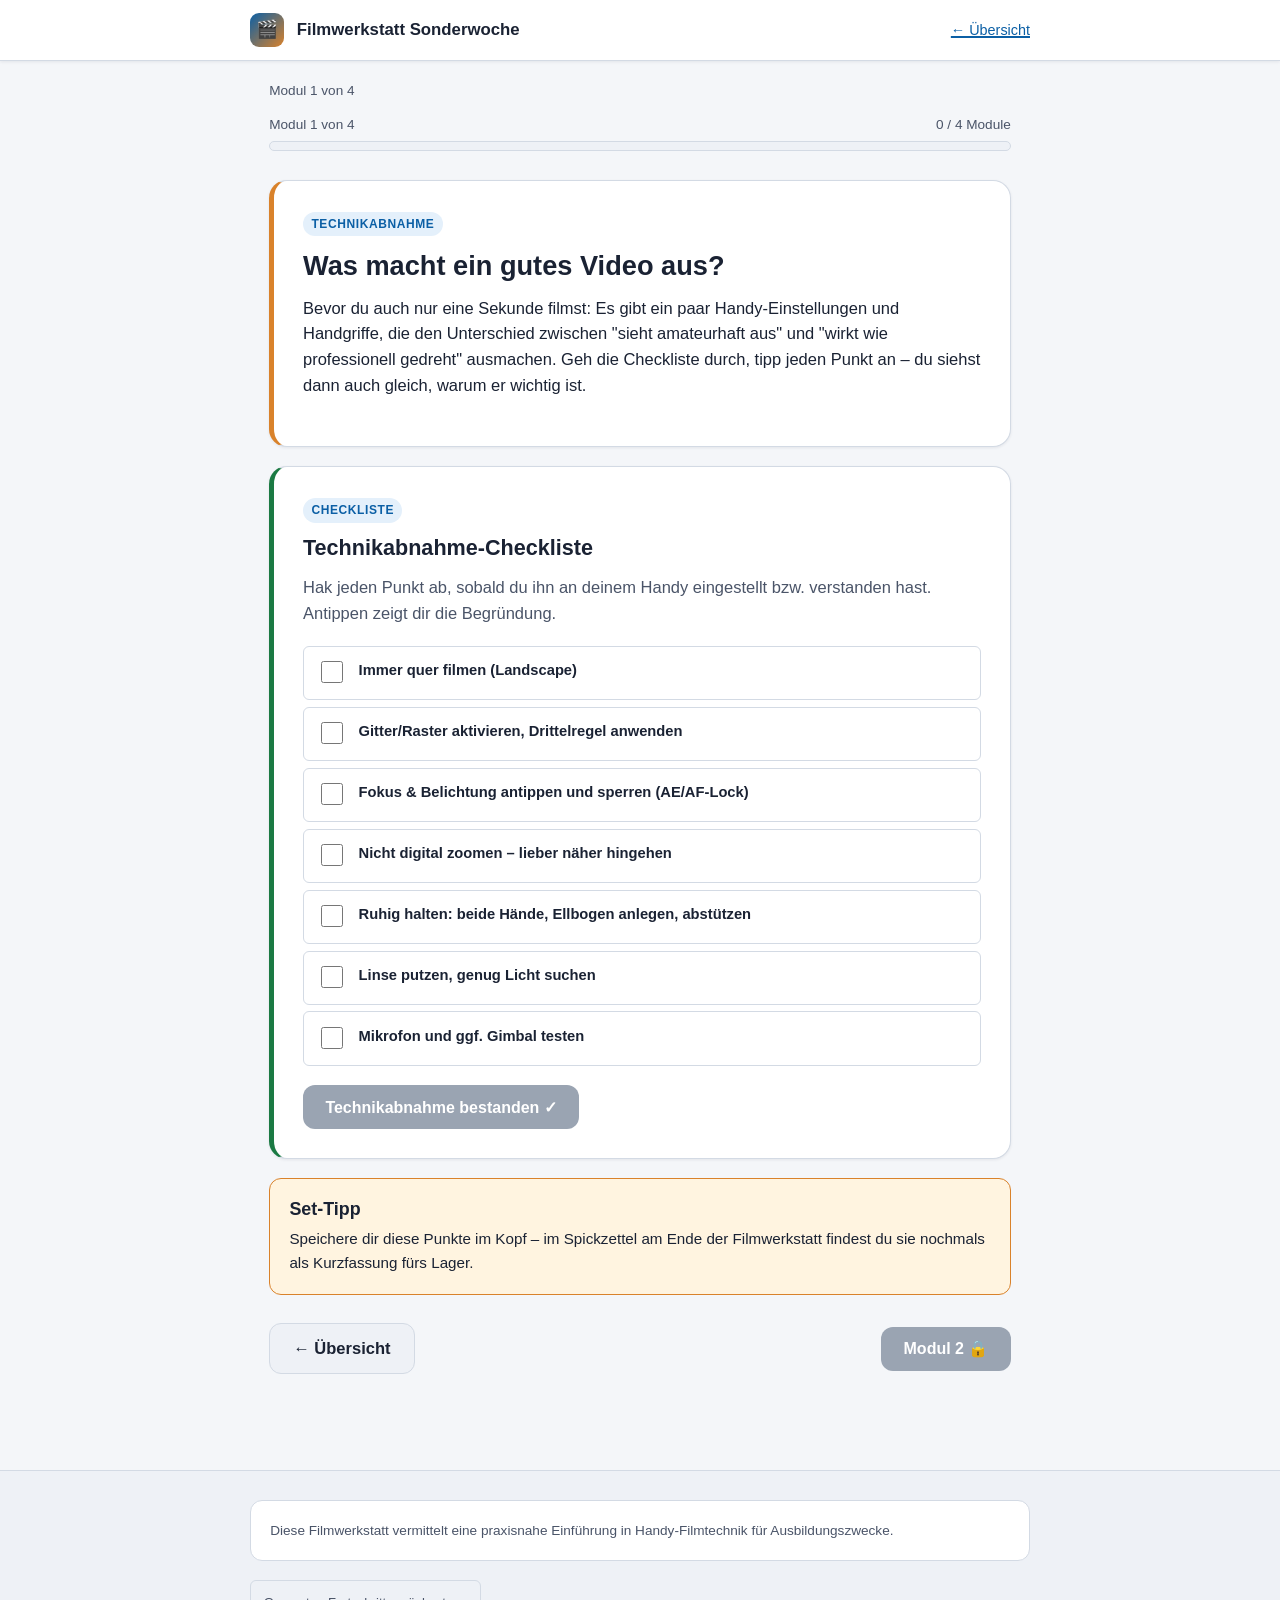
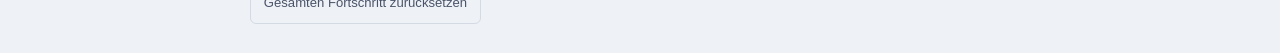
==== module/01-aufnahmetechnik.html @ 86648c15 "Initial commit: Filmwerkstatt Sonderwoche Eigenständiges Sonderwochen-Tool zur Vorbereitung auf die " ====
<!DOCTYPE html>
<html lang="de">
<head>
<meta charset="UTF-8">
<meta name="viewport" content="width=device-width, initial-scale=1, viewport-fit=cover">
<title>Modul 1: Technikabnahme – Filmwerkstatt Sonderwoche</title>
<meta name="description" content="Modul 1: Die wichtigsten Handyeinstellungen fürs Filmen – interaktive Checkliste.">
<link rel="stylesheet" href="../assets/css/style.css">
</head>
<body>
<a class="skip-link" href="#main">Zum Inhalt springen</a>

<header class="site-header">
  <div class="site-header__inner">
    <a class="brand" href="../index.html">
      <span class="brand__mark" aria-hidden="true">🎬</span>
      Filmwerkstatt Sonderwoche
    </a>
    <a class="home-link" href="../index.html">← Übersicht</a>
  </div>
</header>

<main id="main">
  <div class="module-breadcrumb">Modul 1 von 4</div>
  <div class="progress-wrap">
    <div id="progress-bar-container"></div>
  </div>

  <section class="card card--scenario">
    <span class="tag">Technikabnahme</span>
    <h1>Was macht ein gutes Video aus?</h1>
    <p>
      Bevor du auch nur eine Sekunde filmst: Es gibt ein paar Handy-Einstellungen
      und Handgriffe, die den Unterschied zwischen "sieht amateurhaft aus" und
      "wirkt wie professionell gedreht" ausmachen. Geh die Checkliste durch, tipp
      jeden Punkt an – du siehst dann auch gleich, warum er wichtig ist.
    </p>
  </section>

  <section class="card card--exercise">
    <span class="tag">Checkliste</span>
    <h2>Technikabnahme-Checkliste</h2>
    <p class="text-muted">Hak jeden Punkt ab, sobald du ihn an deinem Handy
      eingestellt bzw. verstanden hast. Antippen zeigt dir die Begründung.</p>

    <ul class="checklist" id="m1-checklist"></ul>

    <div id="m1-summary" class="exercise-summary"></div>

    <div class="btn-row">
      <button type="button" id="m1-complete-btn" class="btn" disabled>Technikabnahme bestanden ✓</button>
    </div>
  </section>

  <section class="box box--tip">
    <h3>Set-Tipp</h3>
    <p>Speichere dir diese Punkte im Kopf – im Spickzettel am Ende der
      Filmwerkstatt findest du sie nochmals als Kurzfassung fürs Lager.</p>
  </section>

  <nav class="module-nav" id="module-nav" aria-label="Modul-Navigation"></nav>
</main>

<footer class="site-footer">
  <div class="site-footer__inner">
    <div class="disclaimer">
      Diese Filmwerkstatt vermittelt eine praxisnahe Einführung in Handy-Filmtechnik
      für Ausbildungszwecke.
    </div>
    <button class="reset-btn" id="reset-btn" type="button">Gesamten Fortschritt zurücksetzen</button>
  </div>
</footer>

<script type="module">
  import { renderProgressBar, renderModuleNav, setupResetButton, enforceUnlock, markModuleDone } from "../assets/js/progress.js";
  import { renderChecklist } from "../assets/js/checklist.js";

  if (enforceUnlock("module", 1)) {
    renderProgressBar(document.getElementById("progress-bar-container"), "Modul 1 von 4");
    renderModuleNav(document.getElementById("module-nav"), 1);
    setupResetButton(document.getElementById("reset-btn"));

    const ITEMS = [
      { id: "landscape", text: "Immer quer filmen (Landscape)", why: "Hochkant-Videos wirken auf grossen Bildschirmen (Beamer, TV, Leinwand am Lagerende) unprofessionell und erzwingen schwarze Balken." },
      { id: "raster", text: "Gitter/Raster aktivieren, Drittelregel anwenden", why: "Wichtige Bildelemente (Augen, Horizont) auf die Rasterlinien bzw. -schnittpunkte legen statt zentriert – wirkt dynamischer und professioneller." },
      { id: "aelock", text: "Fokus & Belichtung antippen und sperren (AE/AF-Lock)", why: "Verhindert, dass das Bild ständig „pumpt” (nachfokussiert/nachbelichtet), wenn sich im Bild etwas bewegt oder die Kamera leicht wackelt." },
      { id: "zoom", text: "Nicht digital zoomen – lieber näher hingehen", why: "Digitaler Zoom verschlechtert die Bildqualität sichtbar (Pixelmatsch); ein optischer „Zoom mit den Füssen” bringt bessere Ergebnisse." },
      { id: "ruhig", text: "Ruhig halten: beide Hände, Ellbogen anlegen, abstützen", why: "Fensterrahmen, Sitzlehne oder der eigene Körper wirken als Stativ-Ersatz und reduzieren Verwacklungen." },
      { id: "linse", text: "Linse putzen, genug Licht suchen", why: "Fingerabdrücke auf der Linse sind der häufigste Grund für unscharfe Handyvideos; Gegenlicht (z. B. direkt gegen die tiefstehende Sonne im Zugfenster) vermeiden." },
      { id: "mikro", text: "Mikrofon und ggf. Gimbal testen", why: "Schlechter Ton ruiniert ein gutes Bild schneller als umgekehrt – vorher testen, bevor es ernst wird." },
    ];

    const completeBtn = document.getElementById("m1-complete-btn");
    const summary = document.getElementById("m1-summary");

    renderChecklist(document.getElementById("m1-checklist"), ITEMS, (allChecked, checkedCount, total) => {
      if (allChecked) {
        summary.className = "exercise-summary is-visible";
        summary.innerHTML = `<strong>${checkedCount} von ${total} Punkten abgehakt.</strong> Technikabnahme bestanden – weiter geht's mit der Bildsprache!`;
        completeBtn.disabled = false;
      } else {
        summary.className = "exercise-summary is-visible";
        summary.innerHTML = `${checkedCount} von ${total} Punkten abgehakt. Für die Technikabnahme müssen alle Punkte abgehakt sein.`;
        completeBtn.disabled = true;
      }
    });

    completeBtn.addEventListener("click", () => {
      markModuleDone(1);
      window.location.href = "../index.html";
    });
  }
</script>
</body>
</html>
---- assets/css/style.css ----
/* ==========================================================================
   Filmwerkstatt Sonderwoche – Basis-Stylesheet
   Mobile-First, keine externen Fonts/Libraries.
   Design-System bewusst identisch zum Schwesterprojekt Bildwerkstatt_Sonderwoche
   (gleiche Farbvariablen/Layout-Grundmuster), damit beide Tools als Serie wirken.
   ========================================================================== */

:root {
  --color-bg: #f4f6f9;
  --color-surface: #ffffff;
  --color-surface-alt: #eef1f6;
  --color-text: #1a2233;
  --color-text-muted: #4a5468;
  --color-primary: #0b5fa5;
  --color-primary-dark: #084a82;
  --color-primary-light: #e4f0fb;
  --color-accent: #d9822b;
  --color-success: #1b7a43;
  --color-success-bg: #e4f6e9;
  --color-danger: #b3261e;
  --color-danger-bg: #fbe7e6;
  --color-warning-bg: #fff4e0;
  --color-border: #d3dae4;
  --color-locked: #9aa4b2;

  --radius-sm: 6px;
  --radius-md: 12px;
  --radius-lg: 18px;

  --shadow-sm: 0 1px 3px rgba(20, 30, 50, 0.08);
  --shadow-md: 0 4px 16px rgba(20, 30, 50, 0.12);

  --space-1: 0.4rem;
  --space-2: 0.8rem;
  --space-3: 1.2rem;
  --space-4: 1.8rem;
  --space-5: 2.6rem;

  --font-base: -apple-system, BlinkMacSystemFont, "Segoe UI", Roboto, Helvetica, Arial, sans-serif;
  --font-mono: ui-monospace, SFMono-Regular, Menlo, Consolas, monospace;

  color-scheme: light;
}

@media (prefers-color-scheme: dark) {
  :root {
    --color-bg: #10151f;
    --color-surface: #1a2130;
    --color-surface-alt: #232c3d;
    --color-text: #eef2f8;
    --color-text-muted: #b3bccc;
    --color-primary: #4d9fe0;
    --color-primary-dark: #79bcf0;
    --color-primary-light: #1c3550;
    --color-accent: #e8a34f;
    --color-success: #57c47e;
    --color-success-bg: #143824;
    --color-danger: #ef6b62;
    --color-danger-bg: #3a1e1c;
    --color-warning-bg: #3a2f16;
    --color-border: #34405a;
    --color-locked: #5c6577;
    color-scheme: dark;
  }
}

*, *::before, *::after { box-sizing: border-box; }
html { -webkit-text-size-adjust: 100%; }

body {
  margin: 0;
  font-family: var(--font-base);
  background: var(--color-bg);
  color: var(--color-text);
  line-height: 1.55;
  font-size: 16.5px;
  min-height: 100vh;
  display: flex;
  flex-direction: column;
}

h1, h2, h3, h4 { line-height: 1.25; margin: 0 0 var(--space-2); color: var(--color-text); }
h1 { font-size: 1.7rem; }
h2 { font-size: 1.35rem; }
h3 { font-size: 1.12rem; }
p { margin: 0 0 var(--space-3); }
a { color: var(--color-primary); text-decoration-thickness: 2px; }
a:hover { color: var(--color-primary-dark); }
img, svg { max-width: 100%; height: auto; display: block; }
button { font-family: inherit; font-size: 1rem; cursor: pointer; }
ul, ol { padding-left: 1.3em; }
li { margin-bottom: var(--space-1); }

/* ---------- Layout ---------- */

.site-header {
  background: var(--color-surface);
  border-bottom: 1px solid var(--color-border);
  padding: var(--space-2) var(--space-3);
  position: sticky;
  top: 0;
  z-index: 20;
  box-shadow: var(--shadow-sm);
}

.site-header__inner {
  max-width: 780px;
  margin: 0 auto;
  display: flex;
  align-items: center;
  justify-content: space-between;
  gap: var(--space-2);
}

.brand {
  display: flex;
  align-items: center;
  gap: var(--space-2);
  text-decoration: none;
  color: var(--color-text);
  font-weight: 700;
  font-size: 1.05rem;
}

.brand__mark {
  width: 34px;
  height: 34px;
  border-radius: 9px;
  background: linear-gradient(135deg, var(--color-primary), var(--color-accent));
  display: flex;
  align-items: center;
  justify-content: center;
  color: #fff;
  font-size: 1.1rem;
  flex-shrink: 0;
}

.home-link { font-size: 0.9rem; white-space: nowrap; }

main {
  flex: 1;
  width: 100%;
  max-width: 780px;
  margin: 0 auto;
  padding: var(--space-3) var(--space-3) var(--space-5);
}

.site-footer {
  background: var(--color-surface-alt);
  border-top: 1px solid var(--color-border);
  padding: var(--space-4) var(--space-3);
  margin-top: var(--space-5);
}

.site-footer__inner { max-width: 780px; margin: 0 auto; font-size: 0.88rem; color: var(--color-text-muted); }
.site-footer h4 { font-size: 0.85rem; text-transform: uppercase; letter-spacing: 0.04em; color: var(--color-text-muted); margin-bottom: var(--space-2); }
.site-footer ul { list-style: none; padding: 0; margin: 0 0 var(--space-3); }
.site-footer li { margin-bottom: var(--space-1); }

.disclaimer {
  background: var(--color-surface);
  border: 1px solid var(--color-border);
  border-radius: var(--radius-md);
  padding: var(--space-3);
  margin-bottom: var(--space-3);
  font-size: 0.85rem;
}

.reset-btn {
  background: none;
  border: 1px solid var(--color-border);
  color: var(--color-text-muted);
  border-radius: var(--radius-sm);
  padding: var(--space-1) var(--space-2);
  font-size: 0.82rem;
  min-height: 44px;
}

.reset-btn:hover { border-color: var(--color-danger); color: var(--color-danger); }

/* ---------- Fortschrittsanzeige ---------- */

.progress-wrap { margin: var(--space-2) 0 var(--space-4); }

.progress-wrap__label {
  display: flex;
  justify-content: space-between;
  font-size: 0.85rem;
  color: var(--color-text-muted);
  margin-bottom: var(--space-1);
}

.progress-bar {
  height: 10px;
  border-radius: 999px;
  background: var(--color-surface-alt);
  border: 1px solid var(--color-border);
  overflow: hidden;
}

.progress-bar__fill {
  height: 100%;
  background: linear-gradient(90deg, var(--color-primary), var(--color-accent));
  border-radius: 999px;
  transition: width 0.4s ease;
}

/* ---------- Karten & Buttons ---------- */

.card {
  background: var(--color-surface);
  border: 1px solid var(--color-border);
  border-radius: var(--radius-lg);
  padding: var(--space-4);
  margin-bottom: var(--space-3);
  box-shadow: var(--shadow-sm);
}

.card--scenario { border-left: 5px solid var(--color-accent); }
.card--theory { border-left: 5px solid var(--color-primary); }
.card--exercise { border-left: 5px solid var(--color-success); }

.tag {
  display: inline-block;
  font-size: 0.75rem;
  font-weight: 700;
  text-transform: uppercase;
  letter-spacing: 0.05em;
  color: var(--color-primary);
  background: var(--color-primary-light);
  padding: 0.25em 0.7em;
  border-radius: 999px;
  margin-bottom: var(--space-2);
}

.btn {
  display: inline-flex;
  align-items: center;
  justify-content: center;
  gap: 0.5em;
  min-height: 44px;
  padding: 0.7em 1.4em;
  border-radius: var(--radius-md);
  border: none;
  background: var(--color-primary);
  color: #fff;
  font-weight: 600;
  text-decoration: none;
  transition: background 0.15s ease, transform 0.1s ease;
}

.btn:hover { background: var(--color-primary-dark); color: #fff; }
.btn:active { transform: scale(0.98); }
.btn:disabled, .btn.is-disabled { background: var(--color-locked); cursor: not-allowed; pointer-events: none; }

.btn--secondary { background: var(--color-surface-alt); color: var(--color-text); border: 1px solid var(--color-border); }
.btn--secondary:hover { background: var(--color-border); color: var(--color-text); }
.btn--block { width: 100%; }

.btn-row { display: flex; flex-wrap: wrap; gap: var(--space-2); margin-top: var(--space-3); }

/* ---------- Modul-Übersicht (Startseite) ---------- */

.module-list { list-style: none; padding: 0; margin: var(--space-3) 0; display: flex; flex-direction: column; gap: var(--space-2); }

.module-item {
  display: flex;
  align-items: center;
  gap: var(--space-3);
  background: var(--color-surface);
  border: 1px solid var(--color-border);
  border-radius: var(--radius-md);
  padding: var(--space-3);
  text-decoration: none;
  color: var(--color-text);
  box-shadow: var(--shadow-sm);
  min-height: 44px;
}

.module-item:hover:not(.is-locked) { border-color: var(--color-primary); }
.module-item.is-locked { opacity: 0.6; cursor: not-allowed; color: var(--color-text-muted); }

.module-item__num {
  flex-shrink: 0;
  width: 40px;
  height: 40px;
  border-radius: 50%;
  background: var(--color-primary-light);
  color: var(--color-primary);
  display: flex;
  align-items: center;
  justify-content: center;
  font-weight: 700;
}

.module-item.is-done .module-item__num { background: var(--color-success-bg); color: var(--color-success); }
.module-item.is-locked .module-item__num { background: var(--color-surface-alt); color: var(--color-locked); }

.module-item__body { flex: 1; min-width: 0; }
.module-item__title { font-weight: 600; margin-bottom: 0.15em; }
.module-item__meta { font-size: 0.85rem; color: var(--color-text-muted); }
.module-item__status { flex-shrink: 0; font-size: 1.3rem; }

/* ---------- Merkkasten / Boxen ---------- */

.box { border-radius: var(--radius-md); padding: var(--space-3); margin: var(--space-3) 0; font-size: 0.95rem; }
.box--info { background: var(--color-primary-light); border: 1px solid var(--color-primary); }
.box--tip { background: var(--color-warning-bg); border: 1px solid var(--color-accent); }
.box--rule { background: var(--color-surface-alt); border: 1px dashed var(--color-border); }
.box h3 { margin-bottom: var(--space-1); }
.box p:last-child, .box ul:last-child, .box ol:last-child { margin-bottom: 0; }

/* ---------- Modul-Navigation ---------- */

.module-nav { display: flex; justify-content: space-between; align-items: center; margin: var(--space-4) 0 var(--space-2); gap: var(--space-2); flex-wrap: wrap; }
.module-breadcrumb { font-size: 0.85rem; color: var(--color-text-muted); margin-bottom: var(--space-2); }

/* ---------- Checkliste ---------- */

.checklist { list-style: none; padding: 0; margin: var(--space-3) 0; }

.checklist li {
  display: flex;
  align-items: flex-start;
  gap: var(--space-2);
  padding: var(--space-2);
  border: 1px solid var(--color-border);
  border-radius: var(--radius-sm);
  margin-bottom: var(--space-1);
  background: var(--color-surface);
  cursor: pointer;
}

.checklist input[type="checkbox"] { width: 22px; height: 22px; flex-shrink: 0; margin-top: 2px; }
.checklist li.is-checked { background: var(--color-success-bg); border-color: var(--color-success); }

.checklist-explain {
  display: none;
  margin-top: var(--space-1);
  font-size: 0.85rem;
  color: var(--color-text-muted);
}

.checklist-explain.is-visible { display: block; }

.checklist-item__text { flex: 1; }

/* ---------- Übungen: generisch (Feedback/Summary) ---------- */

.exercise-item { background: var(--color-surface-alt); border: 1px solid var(--color-border); border-radius: var(--radius-md); padding: var(--space-3); margin-bottom: var(--space-2); }

.exercise-feedback { margin-top: var(--space-2); padding: var(--space-2) var(--space-3); border-radius: var(--radius-sm); font-size: 0.92rem; display: none; }
.exercise-feedback.is-visible { display: block; }
.exercise-feedback.is-correct { background: var(--color-success-bg); color: var(--color-success); border: 1px solid var(--color-success); }
.exercise-feedback.is-incorrect { background: var(--color-danger-bg); color: var(--color-danger); border: 1px solid var(--color-danger); }
.exercise-feedback.is-neutral { background: var(--color-primary-light); color: var(--color-primary-dark); border: 1px solid var(--color-primary); }

.exercise-summary { margin-top: var(--space-3); padding: var(--space-3); border-radius: var(--radius-md); background: var(--color-surface); border: 1px solid var(--color-border); display: none; }
.exercise-summary.is-visible { display: block; }

/* ---------- SVG-Kartenraster (Modul 2) ---------- */

.svg-grid {
  display: grid;
  grid-template-columns: repeat(2, 1fr);
  gap: var(--space-2);
  margin: var(--space-3) 0;
}

@media (min-width: 560px) {
  .svg-grid { grid-template-columns: repeat(3, 1fr); }
}

.svg-card {
  background: var(--color-surface);
  border: 1px solid var(--color-border);
  border-radius: var(--radius-md);
  padding: var(--space-2);
  box-shadow: var(--shadow-sm);
}

.svg-card__frame {
  background: var(--color-surface-alt);
  border-radius: var(--radius-sm);
  padding: var(--space-1);
  margin-bottom: var(--space-2);
}

.svg-card__frame svg { width: 100%; height: auto; display: block; }

.svg-card__title { font-weight: 700; font-size: 0.92rem; margin-bottom: 0.2em; }
.svg-card__text { font-size: 0.82rem; color: var(--color-text-muted); margin-bottom: 0; }

/* ---------- Timer (Modul 3) ---------- */

.timer {
  background: var(--color-surface);
  border: 1px solid var(--color-border);
  border-radius: var(--radius-md);
  padding: var(--space-3);
  text-align: center;
  margin: var(--space-3) 0;
}

.timer__display {
  font-family: var(--font-mono);
  font-size: 3rem;
  font-weight: 700;
  letter-spacing: 0.03em;
  color: var(--color-primary);
  margin-bottom: var(--space-2);
}

.timer.is-running .timer__display { color: var(--color-accent); }
.timer.is-done .timer__display { color: var(--color-success); }

.timer__controls { display: flex; justify-content: center; gap: var(--space-2); flex-wrap: wrap; }

/* ---------- Zug-Challenge-Karten ---------- */

.challenge-card { margin-bottom: var(--space-4); }
.challenge-card__steps { margin: var(--space-2) 0; }

/* ---------- Zuordnungsspiel (Modul 4, Formate) ---------- */

.memory-board { display: grid; grid-template-columns: repeat(2, 1fr); gap: var(--space-2); margin: var(--space-3) 0; }
@media (min-width: 520px) { .memory-board { grid-template-columns: repeat(3, 1fr); } }

.memory-card {
  min-height: 76px;
  border-radius: var(--radius-md);
  border: 1px solid var(--color-border);
  background: var(--color-primary);
  color: #fff;
  display: flex;
  align-items: center;
  justify-content: center;
  text-align: center;
  font-weight: 600;
  font-size: 0.85rem;
  padding: var(--space-2);
  min-height: 44px;
}

.memory-card.is-flipped { background: var(--color-surface); color: var(--color-text); }
.memory-card.is-matched { background: var(--color-success-bg); color: var(--color-success); border-color: var(--color-success); }

/* ---------- Video-Embed (Modul 4) ---------- */

.video-wrap {
  position: relative;
  width: 100%;
  padding-top: 56.25%;
  background: var(--color-surface-alt);
  border-radius: var(--radius-md);
  overflow: hidden;
  margin: var(--space-2) 0;
}

.video-wrap iframe {
  position: absolute;
  inset: 0;
  width: 100%;
  height: 100%;
  border: 0;
}

.video-offline-note {
  position: absolute;
  inset: 0;
  display: none;
  align-items: center;
  justify-content: center;
  text-align: center;
  padding: var(--space-3);
  font-size: 0.85rem;
  color: var(--color-text-muted);
  background: var(--color-surface-alt);
}

.video-wrap.is-offline .video-offline-note { display: flex; }
.video-wrap.is-offline iframe { display: none; }

.video-caption { font-size: 0.78rem; color: var(--color-text-muted); margin-top: -0.4rem; margin-bottom: var(--space-3); }

/* ---------- Formulare ---------- */

textarea, input[type="text"] {
  width: 100%;
  font-family: inherit;
  font-size: 1rem;
  padding: var(--space-2);
  border: 1px solid var(--color-border);
  border-radius: var(--radius-sm);
  background: var(--color-surface);
  color: var(--color-text);
  min-height: 44px;
}

textarea { min-height: 88px; resize: vertical; }
label { display: block; font-weight: 600; margin-bottom: var(--space-1); font-size: 0.92rem; }

/* ---------- Lock overlay ---------- */

.lock-notice { text-align: center; padding: var(--space-5) var(--space-3); }
.lock-notice__icon { font-size: 2.6rem; margin-bottom: var(--space-2); }

/* ---------- Spickzettel ---------- */

.spickzettel-highlight {
  background: linear-gradient(135deg, var(--color-primary-light), var(--color-warning-bg));
  border: 2px solid var(--color-accent);
  border-radius: var(--radius-lg);
  padding: var(--space-3);
  text-align: center;
  margin-bottom: var(--space-3);
}

.spickzettel-table {
  width: 100%;
  border-collapse: collapse;
  font-size: 0.85rem;
  margin: var(--space-2) 0 var(--space-3);
}

.spickzettel-table th, .spickzettel-table td {
  border: 1px solid var(--color-border);
  padding: 0.5em 0.6em;
  text-align: left;
  vertical-align: top;
}

.spickzettel-table th { background: var(--color-surface-alt); }

.spickzettel-icon-row {
  display: grid;
  grid-template-columns: repeat(auto-fill, minmax(80px, 1fr));
  gap: var(--space-2);
  margin: var(--space-2) 0 var(--space-3);
}

.spickzettel-icon {
  text-align: center;
  background: var(--color-surface);
  border: 1px solid var(--color-border);
  border-radius: var(--radius-sm);
  padding: var(--space-1);
}

.spickzettel-icon svg { width: 100%; height: auto; max-height: 90px; }
.spickzettel-icon span { display: block; font-size: 0.7rem; margin-top: 0.2em; color: var(--color-text-muted); }

/* ---------- Utility ---------- */

.text-muted { color: var(--color-text-muted); }
.text-center { text-align: center; }
.mt-0 { margin-top: 0; }
.mb-0 { margin-bottom: 0; }
.hidden { display: none !important; }
.sr-only { position: absolute; width: 1px; height: 1px; padding: 0; margin: -1px; overflow: hidden; clip: rect(0,0,0,0); white-space: nowrap; border: 0; }

.skip-link {
  position: absolute;
  left: -999px;
  top: 0;
  background: var(--color-primary);
  color: #fff;
  padding: var(--space-2) var(--space-3);
  z-index: 100;
  border-radius: 0 0 var(--radius-sm) 0;
}

.skip-link:focus { left: 0; }
:focus-visible { outline: 3px solid var(--color-accent); outline-offset: 2px; }

@media print {
  .site-header, .site-footer, .no-print { display: none !important; }
  body { background: #fff; }
  main { max-width: 100%; padding: 0; }
  .spickzettel-table th { background: #eee; }
  .card, .box { box-shadow: none; }
}
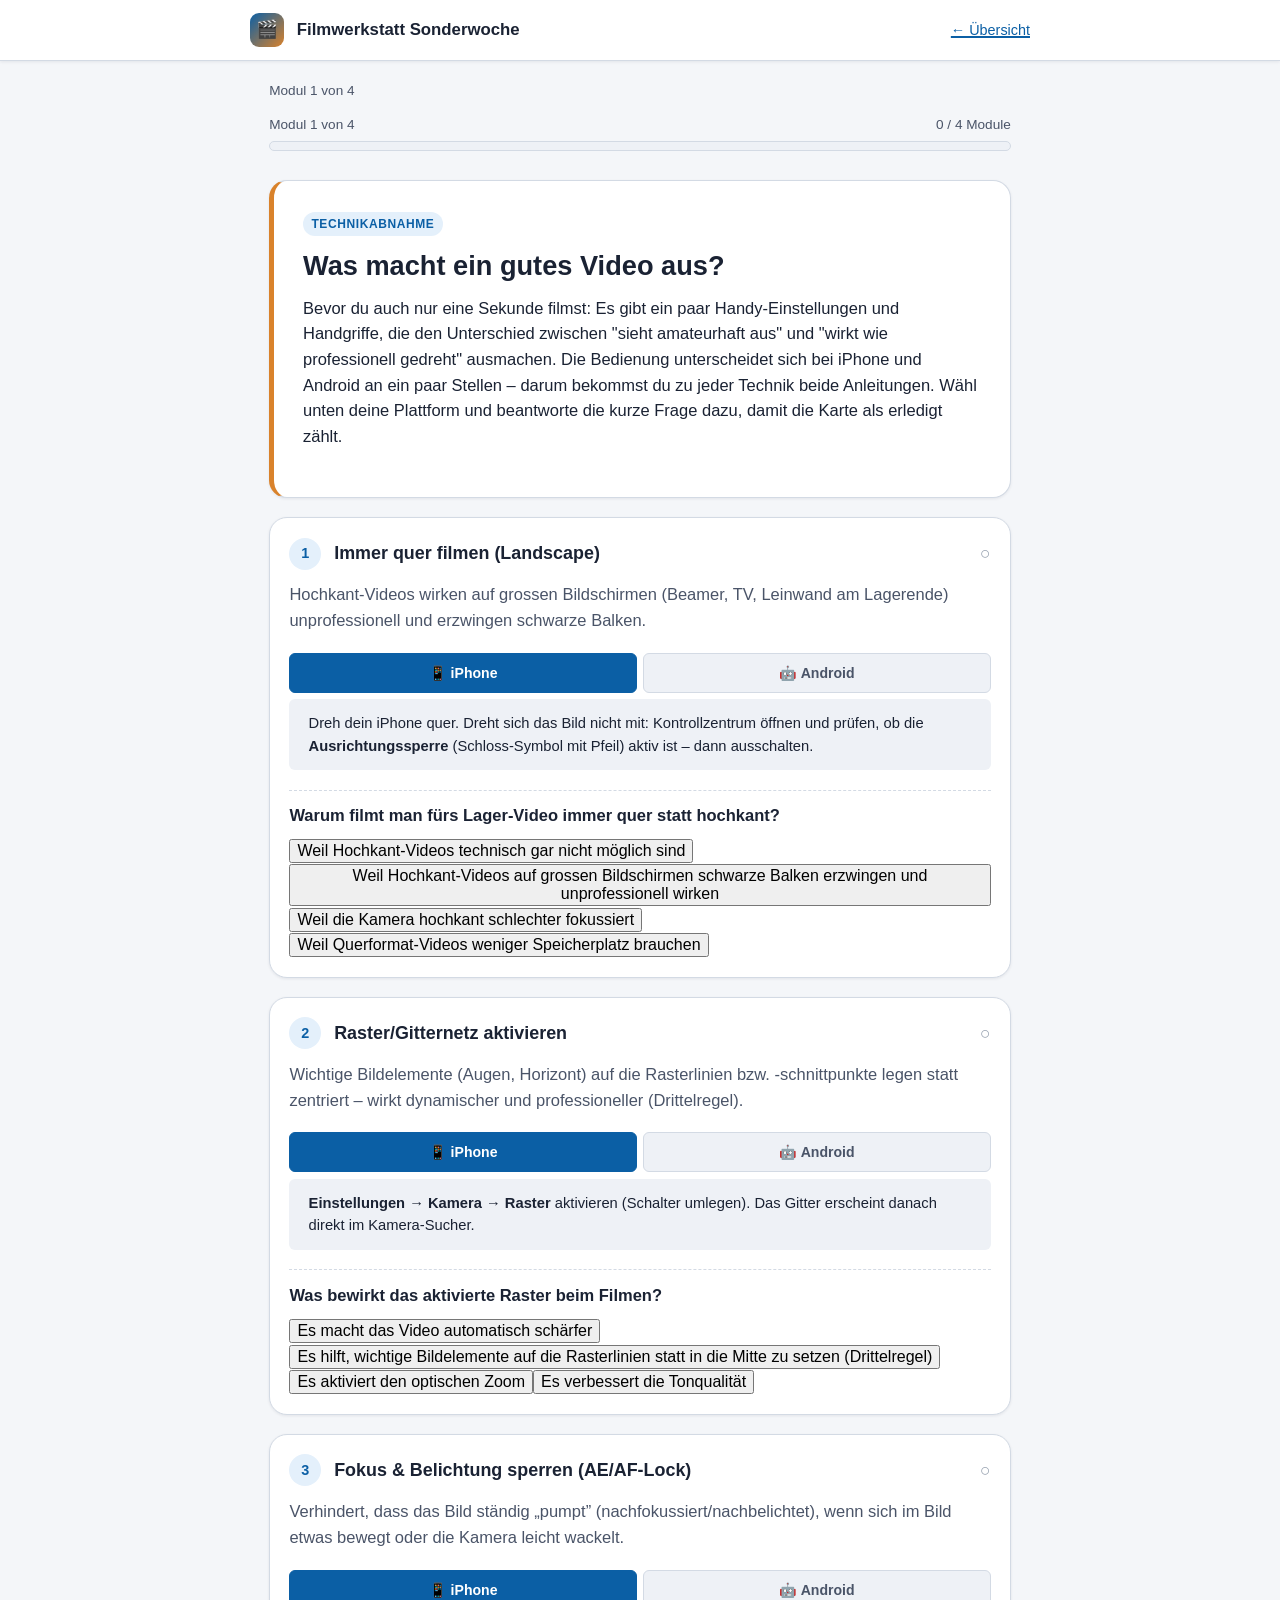
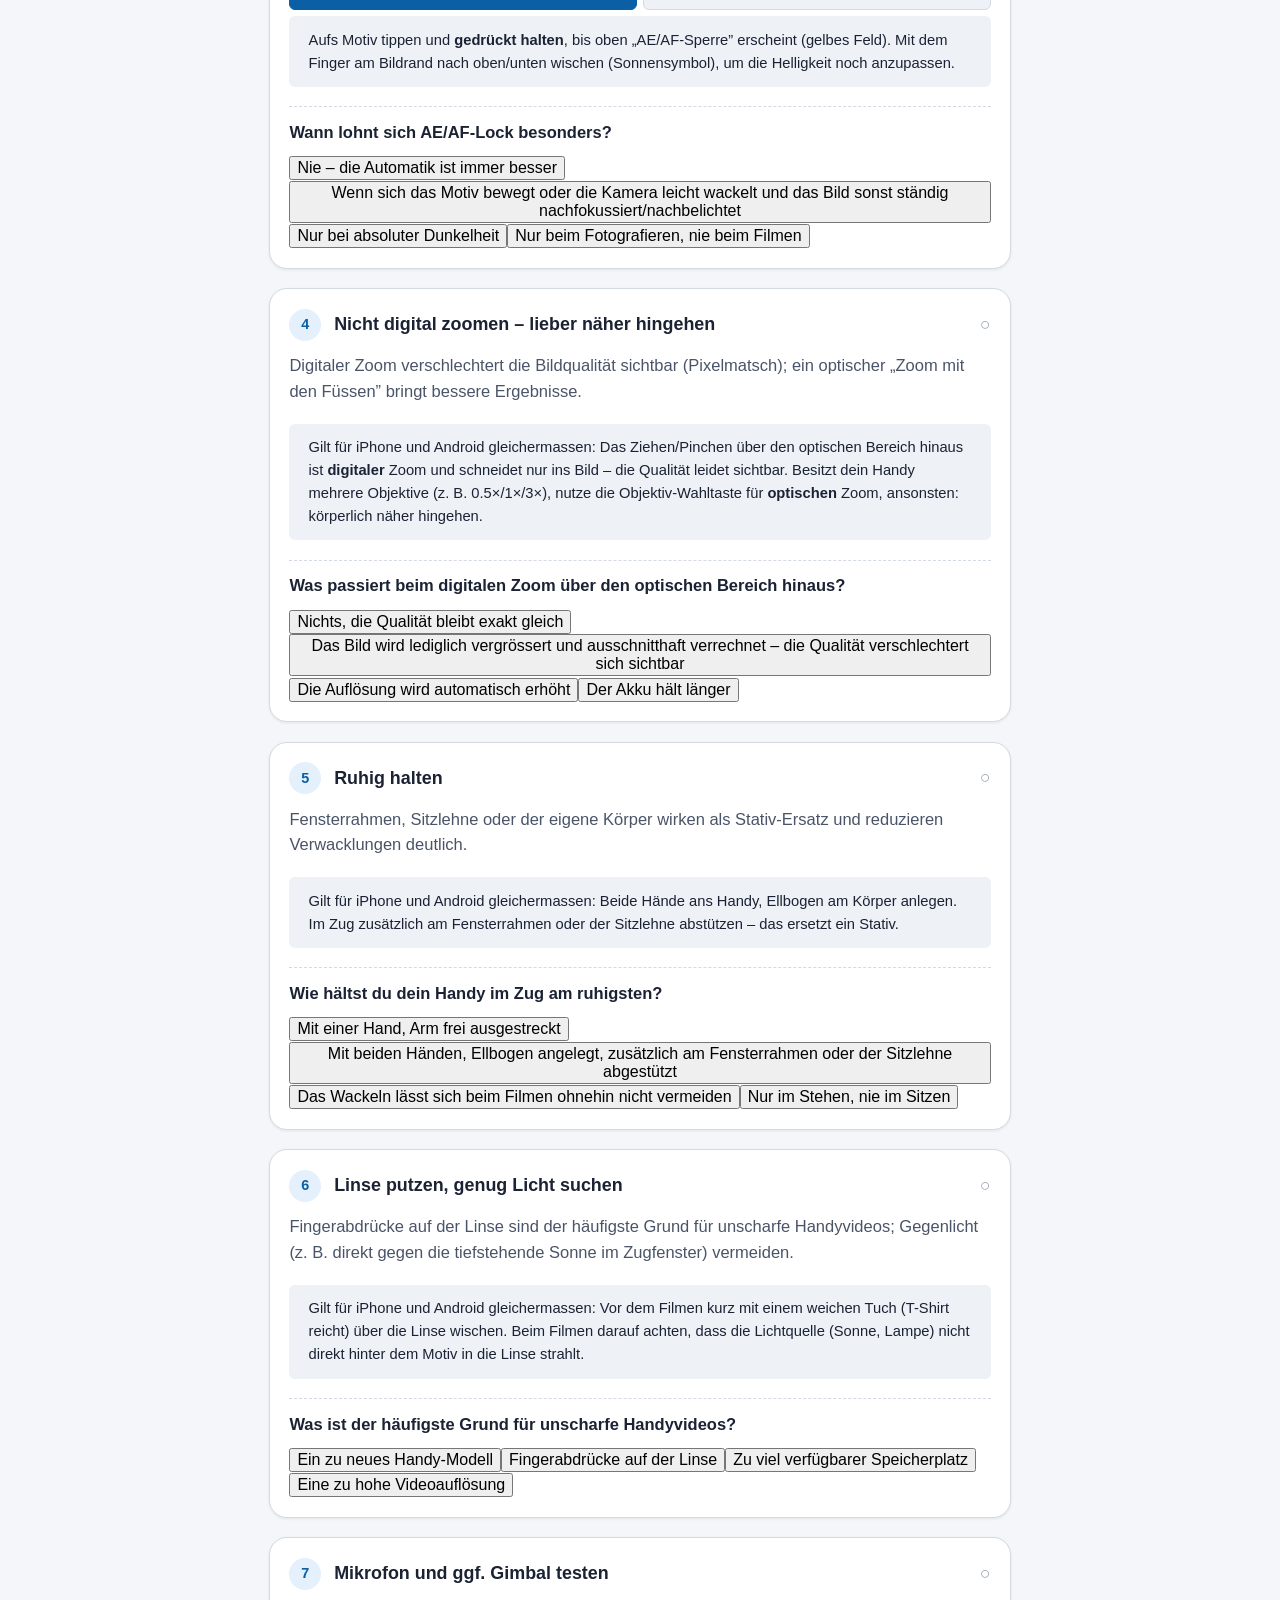
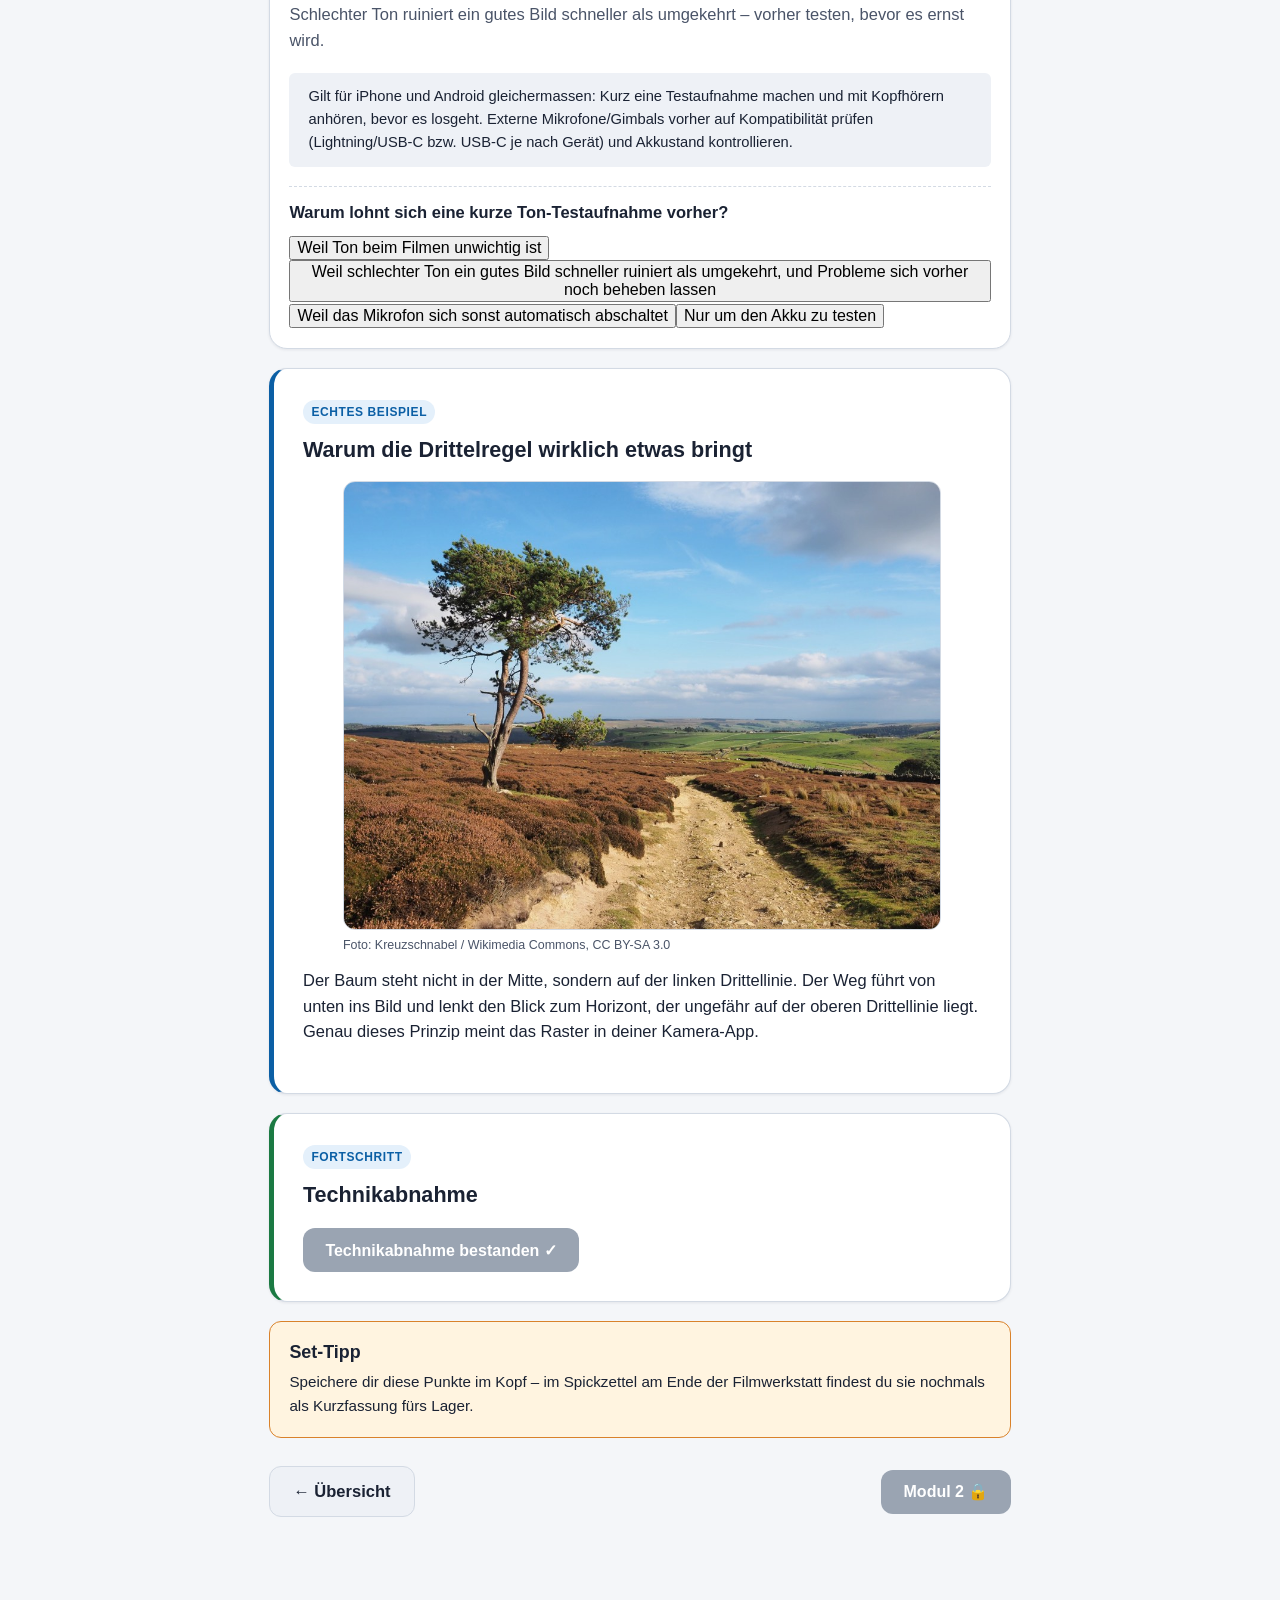
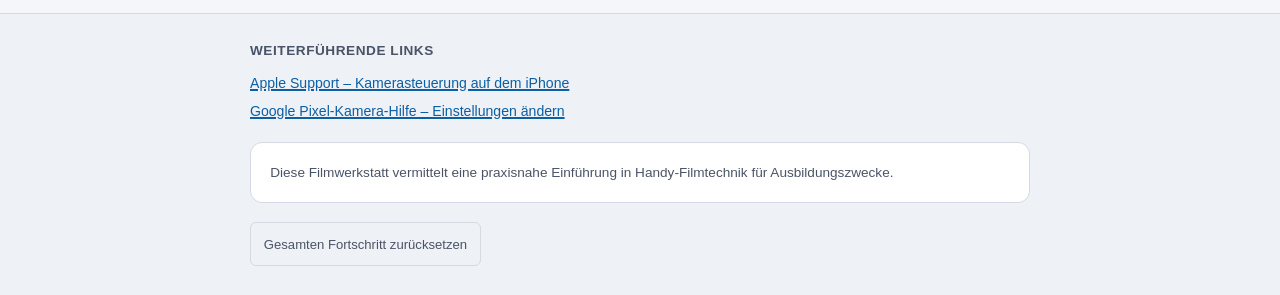
==== commit b7400d15: "Grundlegende Überarbeitung: iOS/Android-Anleitungen, echte Medien, kein Timer - Modul 1: 7 Technik-K" ====
--- a/module/01-aufnahmetechnik.html
+++ b/module/01-aufnahmetechnik.html
@@ -4,7 +4,7 @@
 <meta charset="UTF-8">
 <meta name="viewport" content="width=device-width, initial-scale=1, viewport-fit=cover">
 <title>Modul 1: Technikabnahme – Filmwerkstatt Sonderwoche</title>
-<meta name="description" content="Modul 1: Die wichtigsten Handyeinstellungen fürs Filmen – interaktive Checkliste.">
+<meta name="description" content="Modul 1: Die wichtigsten Handy-Kameraeinstellungen fürs Filmen – mit konkreten iPhone- und Android-Anleitungen.">
 <link rel="stylesheet" href="../assets/css/style.css">
 </head>
 <body>
@@ -32,21 +32,34 @@
     <p>
       Bevor du auch nur eine Sekunde filmst: Es gibt ein paar Handy-Einstellungen
       und Handgriffe, die den Unterschied zwischen "sieht amateurhaft aus" und
-      "wirkt wie professionell gedreht" ausmachen. Geh die Checkliste durch, tipp
-      jeden Punkt an – du siehst dann auch gleich, warum er wichtig ist.
+      "wirkt wie professionell gedreht" ausmachen. Die Bedienung unterscheidet sich
+      bei iPhone und Android an ein paar Stellen – darum bekommst du zu jeder
+      Technik beide Anleitungen. Wähl unten deine Plattform und beantworte die
+      kurze Frage dazu, damit die Karte als erledigt zählt.
     </p>
   </section>
 
+  <div id="tech-cards"></div>
+
+  <section class="card card--theory">
+    <span class="tag">Echtes Beispiel</span>
+    <h2>Warum die Drittelregel wirklich etwas bringt</h2>
+    <figure class="mb-0">
+      <img src="../assets/img/komposition-drittelregel.jpg" alt="Landschaftsfoto mit einem einzelnen Baum, der links auf der Drittellinie steht, und einem Weg, der ins Bild hineinführt." loading="lazy" style="border-radius: var(--radius-md);">
+      <figcaption class="text-muted" style="font-size:0.78rem; margin-top:0.4rem;">Foto: Kreuzschnabel / Wikimedia Commons, CC BY-SA 3.0</figcaption>
+    </figure>
+    <p style="margin-top:0.8rem;">
+      Der Baum steht nicht in der Mitte, sondern auf der linken Drittellinie. Der
+      Weg führt von unten ins Bild und lenkt den Blick zum Horizont, der ungefähr
+      auf der oberen Drittellinie liegt. Genau dieses Prinzip meint das Raster in
+      deiner Kamera-App.
+    </p>
+  </section>
+
   <section class="card card--exercise">
-    <span class="tag">Checkliste</span>
-    <h2>Technikabnahme-Checkliste</h2>
-    <p class="text-muted">Hak jeden Punkt ab, sobald du ihn an deinem Handy
-      eingestellt bzw. verstanden hast. Antippen zeigt dir die Begründung.</p>
-
-    <ul class="checklist" id="m1-checklist"></ul>
-
+    <span class="tag">Fortschritt</span>
+    <h2>Technikabnahme</h2>
     <div id="m1-summary" class="exercise-summary"></div>
-
     <div class="btn-row">
       <button type="button" id="m1-complete-btn" class="btn" disabled>Technikabnahme bestanden ✓</button>
     </div>
@@ -63,44 +76,160 @@
 
 <footer class="site-footer">
   <div class="site-footer__inner">
-    <div class="disclaimer">
-      Diese Filmwerkstatt vermittelt eine praxisnahe Einführung in Handy-Filmtechnik
-      für Ausbildungszwecke.
-    </div>
+    <h4>Weiterführende Links</h4>
+    <ul>
+      <li><a href="https://support.apple.com/de-de/guide/iphone/iph0c397b154/ios" target="_blank" rel="noopener">Apple Support – Kamerasteuerung auf dem iPhone</a></li>
+      <li><a href="https://support.google.com/pixelcamera/answer/2838995" target="_blank" rel="noopener">Google Pixel-Kamera-Hilfe – Einstellungen ändern</a></li>
+    </ul>
+    <div class="disclaimer">Diese Filmwerkstatt vermittelt eine praxisnahe Einführung in Handy-Filmtechnik für Ausbildungszwecke.</div>
     <button class="reset-btn" id="reset-btn" type="button">Gesamten Fortschritt zurücksetzen</button>
   </div>
 </footer>
 
 <script type="module">
   import { renderProgressBar, renderModuleNav, setupResetButton, enforceUnlock, markModuleDone } from "../assets/js/progress.js";
-  import { renderChecklist } from "../assets/js/checklist.js";
+  import { renderTechniqueCards } from "../assets/js/checklist.js";
 
   if (enforceUnlock("module", 1)) {
     renderProgressBar(document.getElementById("progress-bar-container"), "Modul 1 von 4");
     renderModuleNav(document.getElementById("module-nav"), 1);
     setupResetButton(document.getElementById("reset-btn"));
 
-    const ITEMS = [
-      { id: "landscape", text: "Immer quer filmen (Landscape)", why: "Hochkant-Videos wirken auf grossen Bildschirmen (Beamer, TV, Leinwand am Lagerende) unprofessionell und erzwingen schwarze Balken." },
-      { id: "raster", text: "Gitter/Raster aktivieren, Drittelregel anwenden", why: "Wichtige Bildelemente (Augen, Horizont) auf die Rasterlinien bzw. -schnittpunkte legen statt zentriert – wirkt dynamischer und professioneller." },
-      { id: "aelock", text: "Fokus & Belichtung antippen und sperren (AE/AF-Lock)", why: "Verhindert, dass das Bild ständig „pumpt” (nachfokussiert/nachbelichtet), wenn sich im Bild etwas bewegt oder die Kamera leicht wackelt." },
-      { id: "zoom", text: "Nicht digital zoomen – lieber näher hingehen", why: "Digitaler Zoom verschlechtert die Bildqualität sichtbar (Pixelmatsch); ein optischer „Zoom mit den Füssen” bringt bessere Ergebnisse." },
-      { id: "ruhig", text: "Ruhig halten: beide Hände, Ellbogen anlegen, abstützen", why: "Fensterrahmen, Sitzlehne oder der eigene Körper wirken als Stativ-Ersatz und reduzieren Verwacklungen." },
-      { id: "linse", text: "Linse putzen, genug Licht suchen", why: "Fingerabdrücke auf der Linse sind der häufigste Grund für unscharfe Handyvideos; Gegenlicht (z. B. direkt gegen die tiefstehende Sonne im Zugfenster) vermeiden." },
-      { id: "mikro", text: "Mikrofon und ggf. Gimbal testen", why: "Schlechter Ton ruiniert ein gutes Bild schneller als umgekehrt – vorher testen, bevor es ernst wird." },
+    const TECHNIQUES = [
+      {
+        id: "landscape",
+        title: "Immer quer filmen (Landscape)",
+        why: "Hochkant-Videos wirken auf grossen Bildschirmen (Beamer, TV, Leinwand am Lagerende) unprofessionell und erzwingen schwarze Balken.",
+        iphone: "Dreh dein iPhone quer. Dreht sich das Bild nicht mit: Kontrollzentrum öffnen und prüfen, ob die <strong>Ausrichtungssperre</strong> (Schloss-Symbol mit Pfeil) aktiv ist – dann ausschalten.",
+        android: "Dreh dein Handy quer. Dreht sich das Bild nicht mit: Schnelleinstellungen öffnen und die <strong>Bildschirmdrehung/Auto-Rotation</strong> aktivieren.",
+        check: {
+          frage: "Warum filmt man fürs Lager-Video immer quer statt hochkant?",
+          optionen: [
+            "Weil Hochkant-Videos technisch gar nicht möglich sind",
+            "Weil Hochkant-Videos auf grossen Bildschirmen schwarze Balken erzwingen und unprofessionell wirken",
+            "Weil die Kamera hochkant schlechter fokussiert",
+            "Weil Querformat-Videos weniger Speicherplatz brauchen",
+          ],
+          loesung: 1,
+          erklaerung: "Auf Beamer, TV oder Kinoleinwand ist das Bildformat immer breiter als hoch (16:9). Ein Hochkant-Video füllt das nicht aus und wirkt schnell wie ein Versehen.",
+        },
+      },
+      {
+        id: "raster",
+        title: "Raster/Gitternetz aktivieren",
+        why: "Wichtige Bildelemente (Augen, Horizont) auf die Rasterlinien bzw. -schnittpunkte legen statt zentriert – wirkt dynamischer und professioneller (Drittelregel).",
+        iphone: "<strong>Einstellungen → Kamera → Raster</strong> aktivieren (Schalter umlegen). Das Gitter erscheint danach direkt im Kamera-Sucher.",
+        android: "Kamera-App öffnen → unten links auf <strong>Einstellungen</strong> (Zahnrad) tippen → <strong>Rastertyp</strong> wählen. Bei Samsung-Geräten: Kamera-App → Zahnrad-Symbol → Rasterlinien.",
+        check: {
+          frage: "Was bewirkt das aktivierte Raster beim Filmen?",
+          optionen: [
+            "Es macht das Video automatisch schärfer",
+            "Es hilft, wichtige Bildelemente auf die Rasterlinien statt in die Mitte zu setzen (Drittelregel)",
+            "Es aktiviert den optischen Zoom",
+            "Es verbessert die Tonqualität",
+          ],
+          loesung: 1,
+          erklaerung: "Das Raster ist eine reine Orientierungshilfe für die Bildkomposition – es verändert nichts an der eigentlichen Aufnahme.",
+        },
+      },
+      {
+        id: "aelock",
+        title: "Fokus & Belichtung sperren (AE/AF-Lock)",
+        why: "Verhindert, dass das Bild ständig „pumpt” (nachfokussiert/nachbelichtet), wenn sich im Bild etwas bewegt oder die Kamera leicht wackelt.",
+        iphone: "Aufs Motiv tippen und <strong>gedrückt halten</strong>, bis oben „AE/AF-Sperre” erscheint (gelbes Feld). Mit dem Finger am Bildrand nach oben/unten wischen (Sonnensymbol), um die Helligkeit noch anzupassen.",
+        android: "Aufs Motiv <strong>tippen</strong> – es erscheint ein Kreis/Rahmen mit der Option <strong>„Sperren”</strong>. Darauf tippen, um Fokus und Belichtung zu fixieren (Pixel-Kamera; bei anderen Android-Herstellern kann die Bezeichnung leicht abweichen).",
+        check: {
+          frage: "Wann lohnt sich AE/AF-Lock besonders?",
+          optionen: [
+            "Nie – die Automatik ist immer besser",
+            "Wenn sich das Motiv bewegt oder die Kamera leicht wackelt und das Bild sonst ständig nachfokussiert/nachbelichtet",
+            "Nur bei absoluter Dunkelheit",
+            "Nur beim Fotografieren, nie beim Filmen",
+          ],
+          loesung: 1,
+          erklaerung: "Ohne Sperre passt die Automatik Fokus und Belichtung laufend neu an, sobald sich etwas im Bild verändert – das sieht man im fertigen Video als störendes „Pumpen”.",
+        },
+      },
+      {
+        id: "zoom",
+        title: "Nicht digital zoomen – lieber näher hingehen",
+        why: "Digitaler Zoom verschlechtert die Bildqualität sichtbar (Pixelmatsch); ein optischer „Zoom mit den Füssen” bringt bessere Ergebnisse.",
+        universal: "Gilt für iPhone und Android gleichermassen: Das Ziehen/Pinchen über den optischen Bereich hinaus ist <strong>digitaler</strong> Zoom und schneidet nur ins Bild – die Qualität leidet sichtbar. Besitzt dein Handy mehrere Objektive (z. B. 0.5×/1×/3×), nutze die Objektiv-Wahltaste für <strong>optischen</strong> Zoom, ansonsten: körperlich näher hingehen.",
+        check: {
+          frage: "Was passiert beim digitalen Zoom über den optischen Bereich hinaus?",
+          optionen: [
+            "Nichts, die Qualität bleibt exakt gleich",
+            "Das Bild wird lediglich vergrössert und ausschnitthaft verrechnet – die Qualität verschlechtert sich sichtbar",
+            "Die Auflösung wird automatisch erhöht",
+            "Der Akku hält länger",
+          ],
+          loesung: 1,
+          erklaerung: "Digitaler Zoom vergrössert nur einen Bildausschnitt rechnerisch – anders als beim optischen Zoom (eigenes Objektiv) gehen dabei echte Bilddetails verloren.",
+        },
+      },
+      {
+        id: "ruhig",
+        title: "Ruhig halten",
+        why: "Fensterrahmen, Sitzlehne oder der eigene Körper wirken als Stativ-Ersatz und reduzieren Verwacklungen deutlich.",
+        universal: "Gilt für iPhone und Android gleichermassen: Beide Hände ans Handy, Ellbogen am Körper anlegen. Im Zug zusätzlich am Fensterrahmen oder der Sitzlehne abstützen – das ersetzt ein Stativ.",
+        check: {
+          frage: "Wie hältst du dein Handy im Zug am ruhigsten?",
+          optionen: [
+            "Mit einer Hand, Arm frei ausgestreckt",
+            "Mit beiden Händen, Ellbogen angelegt, zusätzlich am Fensterrahmen oder der Sitzlehne abgestützt",
+            "Das Wackeln lässt sich beim Filmen ohnehin nicht vermeiden",
+            "Nur im Stehen, nie im Sitzen",
+          ],
+          loesung: 1,
+          erklaerung: "Je mehr Kontaktpunkte zum eigenen Körper oder zur Umgebung, desto ruhiger das Bild – genau wie bei einem Fotostativ.",
+        },
+      },
+      {
+        id: "linse",
+        title: "Linse putzen, genug Licht suchen",
+        why: "Fingerabdrücke auf der Linse sind der häufigste Grund für unscharfe Handyvideos; Gegenlicht (z. B. direkt gegen die tiefstehende Sonne im Zugfenster) vermeiden.",
+        universal: "Gilt für iPhone und Android gleichermassen: Vor dem Filmen kurz mit einem weichen Tuch (T-Shirt reicht) über die Linse wischen. Beim Filmen darauf achten, dass die Lichtquelle (Sonne, Lampe) nicht direkt hinter dem Motiv in die Linse strahlt.",
+        check: {
+          frage: "Was ist der häufigste Grund für unscharfe Handyvideos?",
+          optionen: [
+            "Ein zu neues Handy-Modell",
+            "Fingerabdrücke auf der Linse",
+            "Zu viel verfügbarer Speicherplatz",
+            "Eine zu hohe Videoauflösung",
+          ],
+          loesung: 1,
+          erklaerung: "Die Handylinse ist winzig – schon ein leichter Fettfilm vom Anfassen genügt, um das ganze Bild diffus/unscharf wirken zu lassen.",
+        },
+      },
+      {
+        id: "mikro",
+        title: "Mikrofon und ggf. Gimbal testen",
+        why: "Schlechter Ton ruiniert ein gutes Bild schneller als umgekehrt – vorher testen, bevor es ernst wird.",
+        universal: "Gilt für iPhone und Android gleichermassen: Kurz eine Testaufnahme machen und mit Kopfhörern anhören, bevor es losgeht. Externe Mikrofone/Gimbals vorher auf Kompatibilität prüfen (Lightning/USB-C bzw. USB-C je nach Gerät) und Akkustand kontrollieren.",
+        check: {
+          frage: "Warum lohnt sich eine kurze Ton-Testaufnahme vorher?",
+          optionen: [
+            "Weil Ton beim Filmen unwichtig ist",
+            "Weil schlechter Ton ein gutes Bild schneller ruiniert als umgekehrt, und Probleme sich vorher noch beheben lassen",
+            "Weil das Mikrofon sich sonst automatisch abschaltet",
+            "Nur um den Akku zu testen",
+          ],
+          loesung: 1,
+          erklaerung: "Zuschauer verzeihen ein etwas wackliges Bild eher als schlechten, unverständlichen Ton – darum lohnt sich der kurze Check vorher.",
+        },
+      },
     ];
 
     const completeBtn = document.getElementById("m1-complete-btn");
     const summary = document.getElementById("m1-summary");
 
-    renderChecklist(document.getElementById("m1-checklist"), ITEMS, (allChecked, checkedCount, total) => {
-      if (allChecked) {
-        summary.className = "exercise-summary is-visible";
-        summary.innerHTML = `<strong>${checkedCount} von ${total} Punkten abgehakt.</strong> Technikabnahme bestanden – weiter geht's mit der Bildsprache!`;
+    renderTechniqueCards(document.getElementById("tech-cards"), TECHNIQUES, (answeredCount, total) => {
+      summary.className = "exercise-summary is-visible";
+      if (answeredCount === total) {
+        summary.innerHTML = `<strong>${answeredCount} von ${total} Techniken durchgearbeitet.</strong> Technikabnahme bestanden – weiter geht's mit der Bildsprache!`;
         completeBtn.disabled = false;
       } else {
-        summary.className = "exercise-summary is-visible";
-        summary.innerHTML = `${checkedCount} von ${total} Punkten abgehakt. Für die Technikabnahme müssen alle Punkte abgehakt sein.`;
+        summary.innerHTML = `${answeredCount} von ${total} Techniken durchgearbeitet. Beantworte bei jeder Karte die kurze Frage, um fortzufahren.`;
         completeBtn.disabled = true;
       }
     });
--- a/assets/css/style.css
+++ b/assets/css/style.css
@@ -334,6 +334,69 @@
 .checklist input[type="checkbox"] { width: 22px; height: 22px; flex-shrink: 0; margin-top: 2px; }
 .checklist li.is-checked { background: var(--color-success-bg); border-color: var(--color-success); }
 
+/* ---------- Technik-Karten (Modul 1) ---------- */
+
+.tech-card {
+  background: var(--color-surface);
+  border: 1px solid var(--color-border);
+  border-radius: var(--radius-lg);
+  padding: var(--space-3);
+  margin-bottom: var(--space-3);
+  box-shadow: var(--shadow-sm);
+}
+
+.tech-card.is-done { border-color: var(--color-success); }
+
+.tech-card__header {
+  display: flex;
+  align-items: center;
+  gap: var(--space-2);
+  margin-bottom: var(--space-2);
+}
+
+.tech-card__num {
+  flex-shrink: 0;
+  width: 32px;
+  height: 32px;
+  border-radius: 50%;
+  background: var(--color-primary-light);
+  color: var(--color-primary);
+  display: flex;
+  align-items: center;
+  justify-content: center;
+  font-weight: 700;
+  font-size: 0.9rem;
+}
+
+.tech-card__header h3 { flex: 1; }
+.tech-card__status { font-size: 1.1rem; color: var(--color-locked); }
+.tech-card.is-done .tech-card__status { color: var(--color-success); }
+
+.tech-card__tabs { display: flex; gap: var(--space-1); margin: var(--space-2) 0 var(--space-1); }
+
+.tech-card__tab {
+  flex: 1;
+  min-height: 40px;
+  border: 1px solid var(--color-border);
+  background: var(--color-surface-alt);
+  color: var(--color-text-muted);
+  border-radius: var(--radius-sm);
+  font-weight: 600;
+  font-size: 0.88rem;
+}
+
+.tech-card__tab.is-active { background: var(--color-primary); color: #fff; border-color: var(--color-primary); }
+
+.tech-card__platform, .tech-card__universal {
+  background: var(--color-surface-alt);
+  border-radius: var(--radius-sm);
+  padding: var(--space-2) var(--space-3);
+  font-size: 0.92rem;
+  margin-bottom: var(--space-2);
+}
+
+.tech-card__check { margin-top: var(--space-3); border-top: 1px dashed var(--color-border); padding-top: var(--space-2); }
+
 .checklist-explain {
   display: none;
   margin-top: var(--space-1);
@@ -391,30 +454,130 @@
 .svg-card__title { font-weight: 700; font-size: 0.92rem; margin-bottom: 0.2em; }
 .svg-card__text { font-size: 0.82rem; color: var(--color-text-muted); margin-bottom: 0; }
 
-/* ---------- Timer (Modul 3) ---------- */
-
-.timer {
-  background: var(--color-surface);
-  border: 1px solid var(--color-border);
+/* ---------- Echte Foto-Beispiele ---------- */
+
+.photo-pair {
+  display: grid;
+  grid-template-columns: 1fr;
+  gap: var(--space-3);
+  margin: var(--space-2) 0;
+}
+
+@media (min-width: 620px) {
+  .photo-pair { grid-template-columns: 1fr 1fr; }
+}
+
+.photo-pair img,
+main figure > img {
+  width: 100%;
   border-radius: var(--radius-md);
-  padding: var(--space-3);
-  text-align: center;
-  margin: var(--space-3) 0;
-}
-
-.timer__display {
-  font-family: var(--font-mono);
-  font-size: 3rem;
+  border: 1px solid var(--color-border);
+}
+
+.photo-pair figcaption,
+main figure figcaption {
+  font-size: 0.85rem;
+  color: var(--color-text-muted);
+  margin-top: var(--space-1);
+}
+
+.photo-pair figcaption strong,
+main figure figcaption strong {
+  color: var(--color-text);
+  display: block;
+  margin-bottom: 0.15em;
+}
+
+.photo-pair figcaption .text-muted,
+main figure figcaption .text-muted {
+  display: block;
+  font-size: 0.75rem;
+  margin-top: 0.2em;
+}
+
+/* ---------- Drehplan / Shot-List-Builder (Modul 3) ---------- */
+
+.shot-row {
+  display: flex;
+  align-items: flex-start;
+  gap: var(--space-2);
+  background: var(--color-surface);
+  border: 1px solid var(--color-border);
+  border-radius: var(--radius-md);
+  padding: var(--space-2);
+  margin-bottom: var(--space-2);
+}
+
+.shot-row__num {
+  flex-shrink: 0;
+  width: 30px;
+  height: 30px;
+  border-radius: 50%;
+  background: var(--color-primary-light);
+  color: var(--color-primary);
+  display: flex;
+  align-items: center;
+  justify-content: center;
   font-weight: 700;
-  letter-spacing: 0.03em;
-  color: var(--color-primary);
-  margin-bottom: var(--space-2);
-}
-
-.timer.is-running .timer__display { color: var(--color-accent); }
-.timer.is-done .timer__display { color: var(--color-success); }
-
-.timer__controls { display: flex; justify-content: center; gap: var(--space-2); flex-wrap: wrap; }
+  font-size: 0.85rem;
+  margin-top: 2px;
+}
+
+.shot-row__fields {
+  flex: 1;
+  display: grid;
+  grid-template-columns: minmax(0, 1fr) minmax(0, 1fr);
+  gap: var(--space-1) var(--space-2);
+  min-width: 0;
+}
+
+@media (max-width: 460px) {
+  .shot-row__fields { grid-template-columns: minmax(0, 1fr); }
+}
+
+.shot-row__fields select,
+.shot-row__fields input {
+  min-height: 40px;
+  min-width: 0;
+  width: 100%;
+  padding: 0.4em 0.6em;
+  font-size: 0.88rem;
+}
+
+.shot-row__fields input[type="text"] { grid-column: 1 / -1; }
+
+.shot-row__remove {
+  flex-shrink: 0;
+  width: 36px;
+  height: 36px;
+  border-radius: var(--radius-sm);
+  border: 1px solid var(--color-border);
+  background: var(--color-surface-alt);
+  color: var(--color-text-muted);
+  font-size: 1rem;
+}
+
+.shot-row__remove:hover { border-color: var(--color-danger); color: var(--color-danger); }
+.shot-row__remove:disabled { opacity: 0.4; }
+
+.shot-stats {
+  margin: var(--space-2) 0 var(--space-3);
+}
+
+.shot-stats__row {
+  display: flex;
+  flex-wrap: wrap;
+  gap: var(--space-2);
+  font-size: 0.85rem;
+  color: var(--color-text-muted);
+  margin-bottom: var(--space-1);
+}
+
+.shot-stats__row span {
+  background: var(--color-surface-alt);
+  border-radius: 999px;
+  padding: 0.25em 0.8em;
+}
 
 /* ---------- Zug-Challenge-Karten ---------- */
 
@@ -446,8 +609,11 @@
 .memory-card.is-matched { background: var(--color-success-bg); color: var(--color-success); border-color: var(--color-success); }
 
 /* ---------- Video-Embed (Modul 4) ---------- */
-
-.video-wrap {
+/* Klick-zum-Laden ("Facade"): Die Seite lädt nie automatisch ein YouTube-Iframe –
+   erst ein Klick auf Play injiziert es. Robuster gegen Adblocker/Privacy-Tools,
+   die automatisch ladende Embeds stumm blockieren, und leichter im Zug-Netz. */
+
+.video-facade {
   position: relative;
   width: 100%;
   padding-top: 56.25%;
@@ -455,9 +621,10 @@
   border-radius: var(--radius-md);
   overflow: hidden;
   margin: var(--space-2) 0;
-}
-
-.video-wrap iframe {
+  border: 1px solid var(--color-border);
+}
+
+.video-facade iframe {
   position: absolute;
   inset: 0;
   width: 100%;
@@ -465,23 +632,54 @@
   border: 0;
 }
 
-.video-offline-note {
+.video-facade__thumb {
   position: absolute;
   inset: 0;
-  display: none;
+  width: 100%;
+  height: 100%;
+  object-fit: cover;
+  background: var(--color-surface-alt);
+}
+
+.video-facade__play {
+  position: absolute;
+  inset: 0;
+  width: 100%;
+  height: 100%;
+  display: flex;
   align-items: center;
   justify-content: center;
-  text-align: center;
-  padding: var(--space-3);
-  font-size: 0.85rem;
+  background: rgba(10, 15, 25, 0.28);
+  border: 0;
+  cursor: pointer;
+  transition: background 0.15s ease;
+}
+
+.video-facade__play:hover { background: rgba(10, 15, 25, 0.45); }
+
+.video-facade__play::after {
+  content: "▶";
+  width: 64px;
+  height: 64px;
+  border-radius: 50%;
+  background: rgba(255, 255, 255, 0.92);
+  color: var(--color-primary-dark);
+  display: flex;
+  align-items: center;
+  justify-content: center;
+  font-size: 1.4rem;
+  padding-left: 4px;
+  box-shadow: var(--shadow-md);
+}
+
+.video-caption {
+  font-size: 0.82rem;
   color: var(--color-text-muted);
-  background: var(--color-surface-alt);
-}
-
-.video-wrap.is-offline .video-offline-note { display: flex; }
-.video-wrap.is-offline iframe { display: none; }
-
-.video-caption { font-size: 0.78rem; color: var(--color-text-muted); margin-top: -0.4rem; margin-bottom: var(--space-3); }
+  margin-top: -0.4rem;
+  margin-bottom: var(--space-3);
+}
+
+.video-caption a { white-space: nowrap; }
 
 /* ---------- Formulare ---------- */
 
